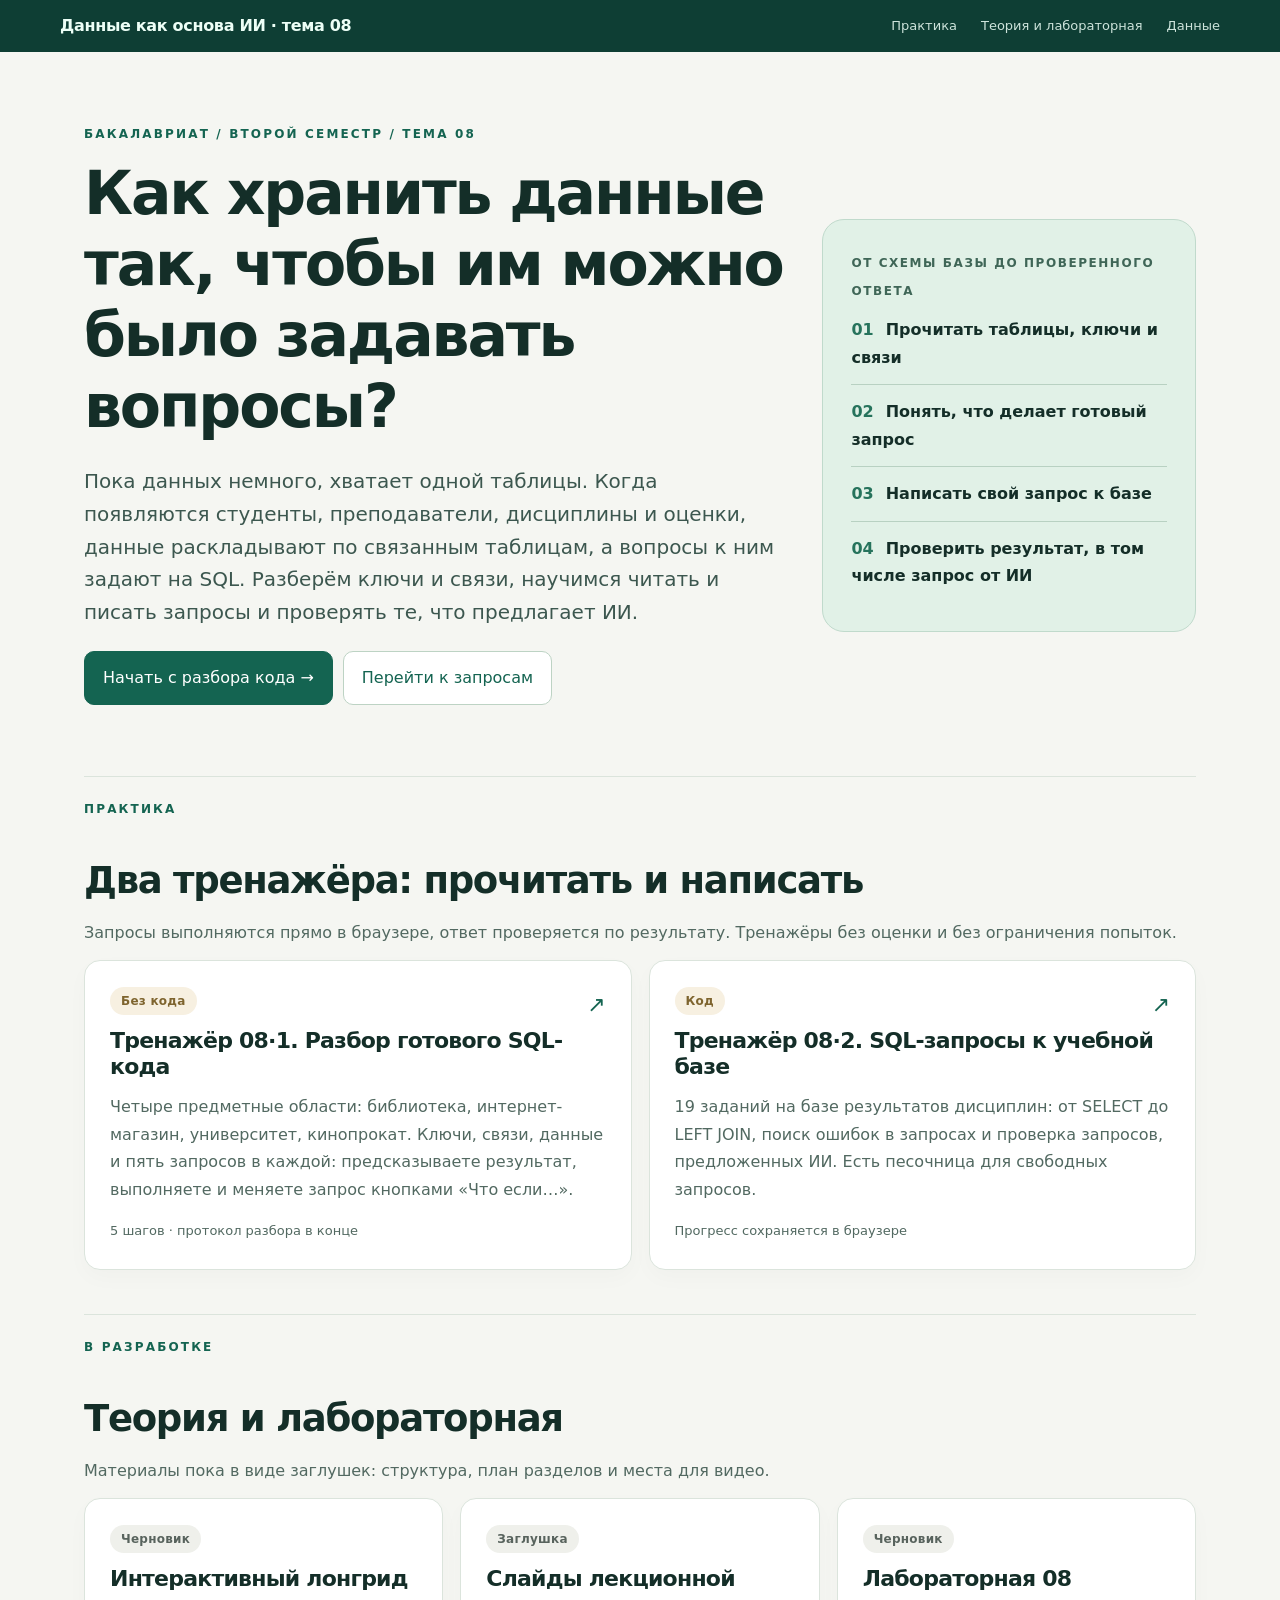
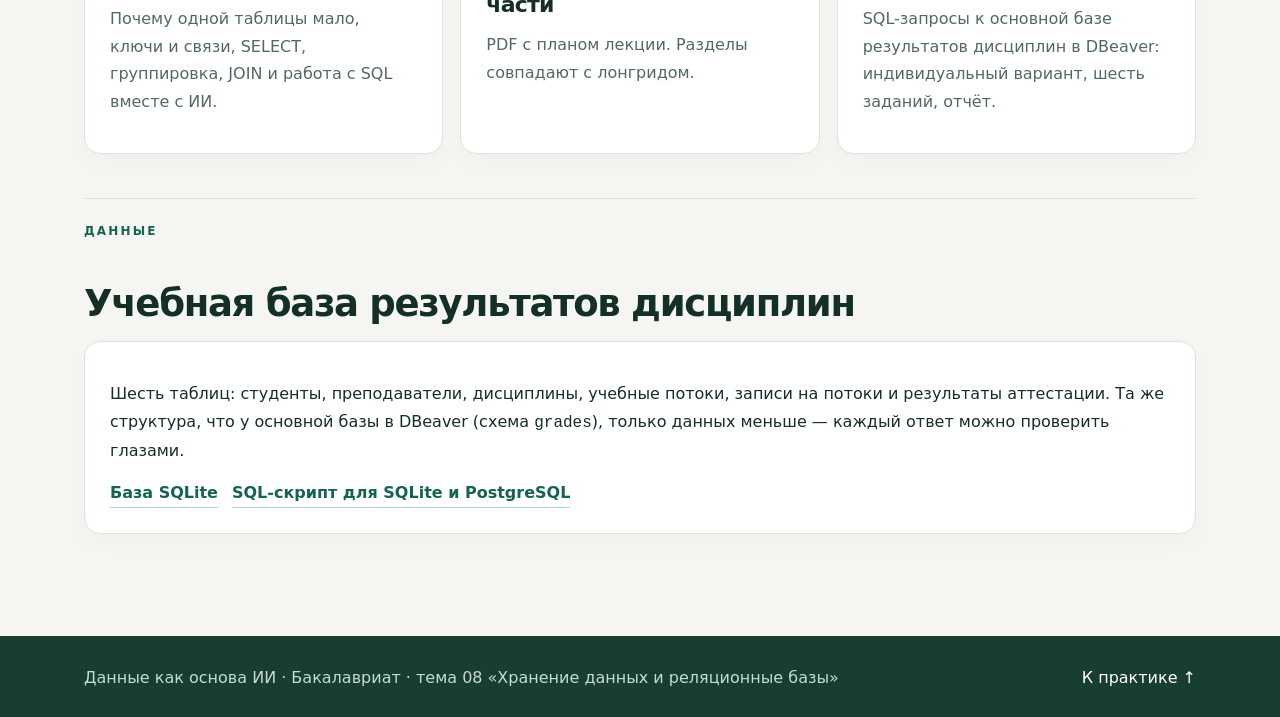
==== index.html @ 4976c221 "Тема 08 «Хранение данных и реляционные базы»: тренажёры и заглушки Два тренажёра с выполнением SQL в" ====
<!doctype html><html lang="ru"><head><meta charset="utf-8"><meta name="viewport" content="width=device-width, initial-scale=1"><meta name="description" content="Тема 08 курса «Данные как основа ИИ»: таблицы, ключи и связи, SQL-запросы и проверка запросов ИИ. Интерактивные тренажёры с выполнением SQL в браузере."><title>Тема 08 · Хранение данных и реляционные базы</title><link rel="stylesheet" href="assets/site.css"></head><body>
<header class="top"><div class="top-inner"><a class="brand" href="index.html">Данные как основа ИИ · тема 08</a><nav class="subnav"><a href="#topic08">Практика</a><a href="#theory">Теория и лабораторная</a><a href="#data">Данные</a></nav></div></header>
<div class="wrap"><section class="hero"><div><div class="eyebrow">Бакалавриат / второй семестр / тема 08</div><h1>Как хранить данные так, чтобы им можно было задавать вопросы?</h1><p class="lede">Пока данных немного, хватает одной таблицы. Когда появляются студенты, преподаватели, дисциплины и оценки, данные раскладывают по связанным таблицам, а вопросы к ним задают на SQL. Разберём ключи и связи, научимся читать и писать запросы и проверять те, что предлагает ИИ.</p><div class="cta"><a class="btn" href="04_ИНТЕРАКТИВЫ/Тренажер_08_разбор.html">Начать с разбора кода →</a><a class="btn alt" href="04_ИНТЕРАКТИВЫ/Тренажер_08_запросы.html">Перейти к запросам</a></div></div><div class="hero-panel"><small>От схемы базы до проверенного ответа</small><div class="step"><span class="n">01</span>Прочитать таблицы, ключи и связи</div><div class="step"><span class="n">02</span>Понять, что делает готовый запрос</div><div class="step"><span class="n">03</span>Написать свой запрос к базе</div><div class="step"><span class="n">04</span>Проверить результат, в том числе запрос от ИИ</div></div></section>
<section id="topic08" class="section"><div class="eyebrow">Практика</div><h2>Два тренажёра: прочитать и написать</h2><p class="muted">Запросы выполняются прямо в браузере, ответ проверяется по результату. Тренажёры без оценки и без ограничения попыток.</p><div class="grid"><a class="card" href="04_ИНТЕРАКТИВЫ/Тренажер_08_разбор.html"><span class="tag alt">Без кода</span><span class="arrow">↗</span><h3>Тренажёр 08·1. Разбор готового SQL-кода</h3><p>Четыре предметные области: библиотека, интернет-магазин, университет, кинопрокат. Ключи, связи, данные и пять запросов в каждой: предсказываете результат, выполняете и меняете запрос кнопками «Что если…».</p><span class="fine">5 шагов · протокол разбора в конце</span></a><a class="card" href="04_ИНТЕРАКТИВЫ/Тренажер_08_запросы.html"><span class="tag alt">Код</span><span class="arrow">↗</span><h3>Тренажёр 08·2. SQL-запросы к учебной базе</h3><p>19 заданий на базе результатов дисциплин: от SELECT до LEFT JOIN, поиск ошибок в запросах и проверка запросов, предложенных ИИ. Есть песочница для свободных запросов.</p><span class="fine">Прогресс сохраняется в браузере</span></a></div></section>
<section id="theory" class="section"><div class="eyebrow">В разработке</div><h2>Теория и лабораторная</h2><p class="muted">Материалы пока в виде заглушек: структура, план разделов и места для видео.</p><div class="grid three"><a class="card" href="read/08.html"><span class="tag gray">Черновик</span><h3>Интерактивный лонгрид</h3><p>Почему одной таблицы мало, ключи и связи, SELECT, группировка, JOIN и работа с SQL вместе с ИИ.</p></a><a class="card" href="09_ПРЕЗЕНТАЦИИ_PDF/Тема_08.pdf"><span class="tag gray">Заглушка</span><h3>Слайды лекционной части</h3><p>PDF с планом лекции. Разделы совпадают с лонгридом.</p></a><a class="card" href="03_ЛАБОРАТОРНЫЕ/ЛР_08.html"><span class="tag gray">Черновик</span><h3>Лабораторная 08</h3><p>SQL-запросы к основной базе результатов дисциплин в DBeaver: индивидуальный вариант, шесть заданий, отчёт.</p></a></div></section>
<section id="data" class="section"><div class="eyebrow">Данные</div><h2>Учебная база результатов дисциплин</h2><div class="panel"><p>Шесть таблиц: студенты, преподаватели, дисциплины, учебные потоки, записи на потоки и результаты аттестации. Та же структура, что у основной базы в DBeaver (схема <code>grades</code>), только данных меньше — каждый ответ можно проверить глазами.</p><div class="filelinks"><a href="05_ДАННЫЕ_СТУДЕНТАМ/grades_training.sqlite">База SQLite</a><a href="05_ДАННЫЕ_СТУДЕНТАМ/grades_training.sql">SQL-скрипт для SQLite и PostgreSQL</a></div></div></section></div>
<footer class="footer"><div class="wrap"><span>Данные как основа ИИ · Бакалавриат · тема 08 «Хранение данных и реляционные базы»</span><a href="#topic08">К практике ↑</a></div></footer></body></html>
---- assets/site.css ----
:root{--bg:#f5f6f2;--text:#142e28;--muted:#526961;--brand:#146451;--brand2:#0e3e34;--line:#dbe4dc;--paper:#fff;--aqua:#e8f5ee;--sand:#f7f0e1;--pink:#f7e8e0;--w:1160px}
*{box-sizing:border-box}html{scroll-behavior:smooth}body{margin:0;color:var(--text);background:var(--bg);font:16px/1.72 system-ui,-apple-system,'Segoe UI',Arial,sans-serif}a{color:var(--brand);text-decoration:none}a:hover{text-decoration:underline}a:focus-visible,button:focus-visible,input:focus-visible{outline:3px solid #e8ac53;outline-offset:3px}
.top{background:var(--brand2);color:#ebfaf2;padding:12px clamp(20px,4vw,60px)}.top-inner{max-width:var(--w);margin:auto;display:flex;justify-content:space-between;align-items:center;gap:16px}.top a{color:#edfff7}.brand{font-weight:800;letter-spacing:-.02em}.subnav{font-size:13px;display:flex;gap:24px;flex-wrap:wrap;align-items:center}.subnav a{opacity:.86}.subnav a:hover{opacity:1}
.wrap{max-width:var(--w);margin:auto;padding:0 24px}.hero{padding:72px 0 48px;display:grid;grid-template-columns:1.35fr .72fr;gap:38px;align-items:center}.eyebrow{font-size:12px;text-transform:uppercase;letter-spacing:.18em;font-weight:800;color:var(--brand)}h1,h2,h3,h4{line-height:1.18;letter-spacing:-.035em}h1{font-size:clamp(35px,5vw,60px);margin:14px 0 24px}h2{font-size:clamp(27px,3vw,37px);margin:40px 0 16px}h3{font-size:22px;margin:28px 0 12px}p{margin:13px 0}.lede{font-size:20px;line-height:1.63;color:#3c574f;max-width:730px}.hero-panel{background:#e1f1e7;border:1px solid #c0dacc;padding:28px;border-radius:22px}.hero-panel small{font-size:12px;text-transform:uppercase;letter-spacing:.13em;color:#3f6657;font-weight:750}.hero-panel .step{border-bottom:1px solid #b8d1c2;padding:13px 0;font-weight:640}.hero-panel .step:last-child{border:0}.n{display:inline-block;font-weight:800;color:#26735c;margin-right:12px}.btn{display:inline-flex;align-items:center;justify-content:center;gap:8px;border-radius:10px;padding:12px 18px;border:1px solid var(--brand);background:var(--brand);color:#fff;font-weight:700;cursor:pointer;font:inherit}.btn:hover{background:#0c4638;text-decoration:none;color:white}.btn.alt{background:white;color:var(--brand);border-color:#bdd3c4}.btn.alt:hover{background:#eff8f1}.cta{display:flex;flex-wrap:wrap;gap:10px;margin:23px 0}.section{padding:22px 0 44px;border-top:1px solid var(--line)}.muted{color:var(--muted)}.grid{display:grid;grid-template-columns:repeat(2,minmax(0,1fr));gap:17px}.grid.three{grid-template-columns:repeat(3,minmax(0,1fr))}.panel,.card{background:var(--paper);border:1px solid var(--line);border-radius:16px;padding:25px;box-shadow:0 8px 22px rgba(12,51,40,.025)}.card{transition:transform .15s,border-color .15s;display:block;color:var(--text)}.card:hover{text-decoration:none;transform:translateY(-3px);border-color:#9ec4ac}.card h3{margin:13px 0 10px}.card p{color:var(--muted)}.tag{display:inline-block;background:var(--aqua);color:#14604e;border-radius:50px;padding:4px 11px;font-size:12px;font-weight:800;letter-spacing:.02em}.tag.alt{background:var(--sand);color:#7e642e}.tag.gray{background:#eff0eb;color:#58635d}.fine{font-size:13px;color:var(--muted)}.arrow{float:right;font-size:22px;color:var(--brand)}.filelinks{display:flex;flex-wrap:wrap;gap:14px;margin-top:14px}.filelinks a{font-weight:650;border-bottom:1px solid #b7d7c8}.footer{background:#183d32;color:#c6dbd1;padding:28px 24px;margin-top:58px}.footer .wrap{display:flex;justify-content:space-between;gap:24px}.footer a{color:white}
.article-grid{display:grid;grid-template-columns:220px minmax(0,1fr);gap:34px;align-items:start;padding-top:36px}.toc{position:sticky;top:24px;padding:22px;border:1px solid var(--line);border-radius:13px;background:#fff}.toc strong{font-size:14px}.toc a{display:block;padding:7px 0;color:#385c50;font-size:13px;border-bottom:1px solid #eef2ee}.toc a:last-child{border:0}.article{background:#fff;padding:clamp(28px,4vw,60px);border:1px solid var(--line);border-radius:18px}.article h1{font-size:clamp(31px,4vw,45px)}.article h2{font-size:29px;margin-top:62px;padding-top:10px;border-top:1px solid var(--line)}.article h3{font-size:20px}.article .lead{font-size:19px;color:#3c594e}.article p{max-width:78ch}.article figure{margin:30px 0}.article figcaption{font-size:13px;color:var(--muted);margin-top:8px}.article blockquote{border-left:4px solid var(--brand);margin:26px 0;padding:8px 20px;background:var(--aqua)}.article ul,.article ol{padding-left:23px}.article li{margin:7px 0}.case{border:1px solid #c8ddd0;background:#f4faf5;border-radius:13px;padding:22px;margin:28px 0}.case.sand{background:#fcf8ec;border-color:#e7dac2}.case.pink{background:#fcf2ed;border-color:#ead3c6}.case-label{font-size:11px;letter-spacing:.12em;text-transform:uppercase;color:var(--brand);font-weight:800}.button-row{display:flex;gap:9px;flex-wrap:wrap;margin:16px 0}.choice{padding:10px 13px;border:1px solid #a7c6b4;color:#20483a;background:white;border-radius:9px;font:inherit;cursor:pointer}.choice:hover{background:#e4f1e7}.choice[aria-pressed="true"]{background:#175747;color:#fff;border-color:#175747}.output{min-height:60px;padding:15px 17px;background:#fff;border:1px solid #cbded1;border-radius:9px;margin-top:14px;white-space:pre-line}.output strong{color:#145641}.mini-data{overflow-x:auto}.mini-data table{width:100%;border-collapse:collapse;font-size:14px}.mini-data th,.mini-data td{padding:9px 11px;border-bottom:1px solid #dce8de;text-align:left}.mini-data th{background:#e5f0e8}.bad{color:#9a4d36;font-weight:750}.ok{color:#176f4e;font-weight:750}.bigstat{font-size:33px;font-weight:850;letter-spacing:-.05em;color:#176c52}.stat-grid{display:grid;grid-template-columns:1fr 1fr;gap:14px;margin:15px 0}.stat{padding:16px;background:white;border:1px solid #cbded1;border-radius:12px}.stat p{font-size:13px;margin:0}.meter{height:14px;background:#e3ebe4;border-radius:30px;overflow:hidden;margin:9px 0}.meter > span{display:block;height:100%;background:#28856b;transition:width .2s}.meter.red > span{background:#ca7d55}.range-wrap{display:flex;align-items:center;gap:16px}.range-wrap input{width:100%;accent-color:#19745b}.hero-illustration{display:block;width:100%;height:auto;border-radius:10px}.pager{display:flex;justify-content:space-between;gap:18px;margin:26px 0}.pager a{display:block;background:#fff;border:1px solid var(--line);padding:16px;border-radius:12px;flex:1}.kbd{font:13px ui-monospace,SFMono-Regular,Consolas,monospace;padding:2px 6px;border-radius:5px;background:#eaf1eb}.codebox{background:#14352d;color:#e8faef;border-radius:12px;padding:18px 22px;font:13px/1.7 ui-monospace,Consolas,monospace;white-space:pre-wrap;overflow-x:auto}.bullets{display:grid;grid-template-columns:repeat(3,1fr);gap:10px}.bullets >div{padding:15px;background:#fff;border:1px solid var(--line);border-radius:12px}.tiny{font-size:12px;color:var(--muted)}details{background:#f6faf6;border:1px solid var(--line);padding:13px 18px;border-radius:11px;margin:14px 0}summary{cursor:pointer;font-weight:700}
@media(max-width:860px){.article-grid{grid-template-columns:1fr}.toc{position:static;display:none}.hero{grid-template-columns:1fr}.grid.three{grid-template-columns:1fr 1fr}}@media(max-width:650px){.grid,.grid.three,.stat-grid,.bullets{grid-template-columns:1fr}.hero{padding:35px 0}.article{padding:20px;border-radius:0}.wrap{padding:0 16px}.top-inner,.footer .wrap{display:block}.subnav{margin-top:8px;gap:12px}.article h2{margin-top:38px}.pager{flex-direction:column}}
.video-stub{display:grid;grid-template-columns:minmax(0,280px) minmax(0,1fr);gap:22px;align-items:center;border:1px dashed #9fc4b3;background:#f4faf7;border-radius:13px;padding:18px;margin:26px 0}.video-stub .frame{aspect-ratio:16/9;border-radius:10px;background:linear-gradient(135deg,#0e3e34,#1f6457);color:#d9f1e7;display:flex;flex-direction:column;align-items:center;justify-content:center;gap:8px;font-size:13px;text-align:center;padding:12px}.video-stub .play{width:52px;height:52px;border-radius:50%;border:2px solid #d9f1e7;display:flex;align-items:center;justify-content:center;font-size:19px;padding-left:4px}.video-stub h3{margin:0 0 4px;font-size:18px;color:var(--text)}.video-stub ol,.video-stub ul{margin:8px 0 0;padding-left:20px;font-size:14px}.video-stub li{margin:.2em 0}.draft{border:1px solid #e7dac2;background:#fcf8ec;border-radius:12px;padding:14px 18px;margin:0 0 26px;font-size:15px}.draft b{color:#7e642e}.plan{color:var(--muted)}.plan li{margin:4px 0}
@media(max-width:650px){.video-stub{grid-template-columns:1fr}}
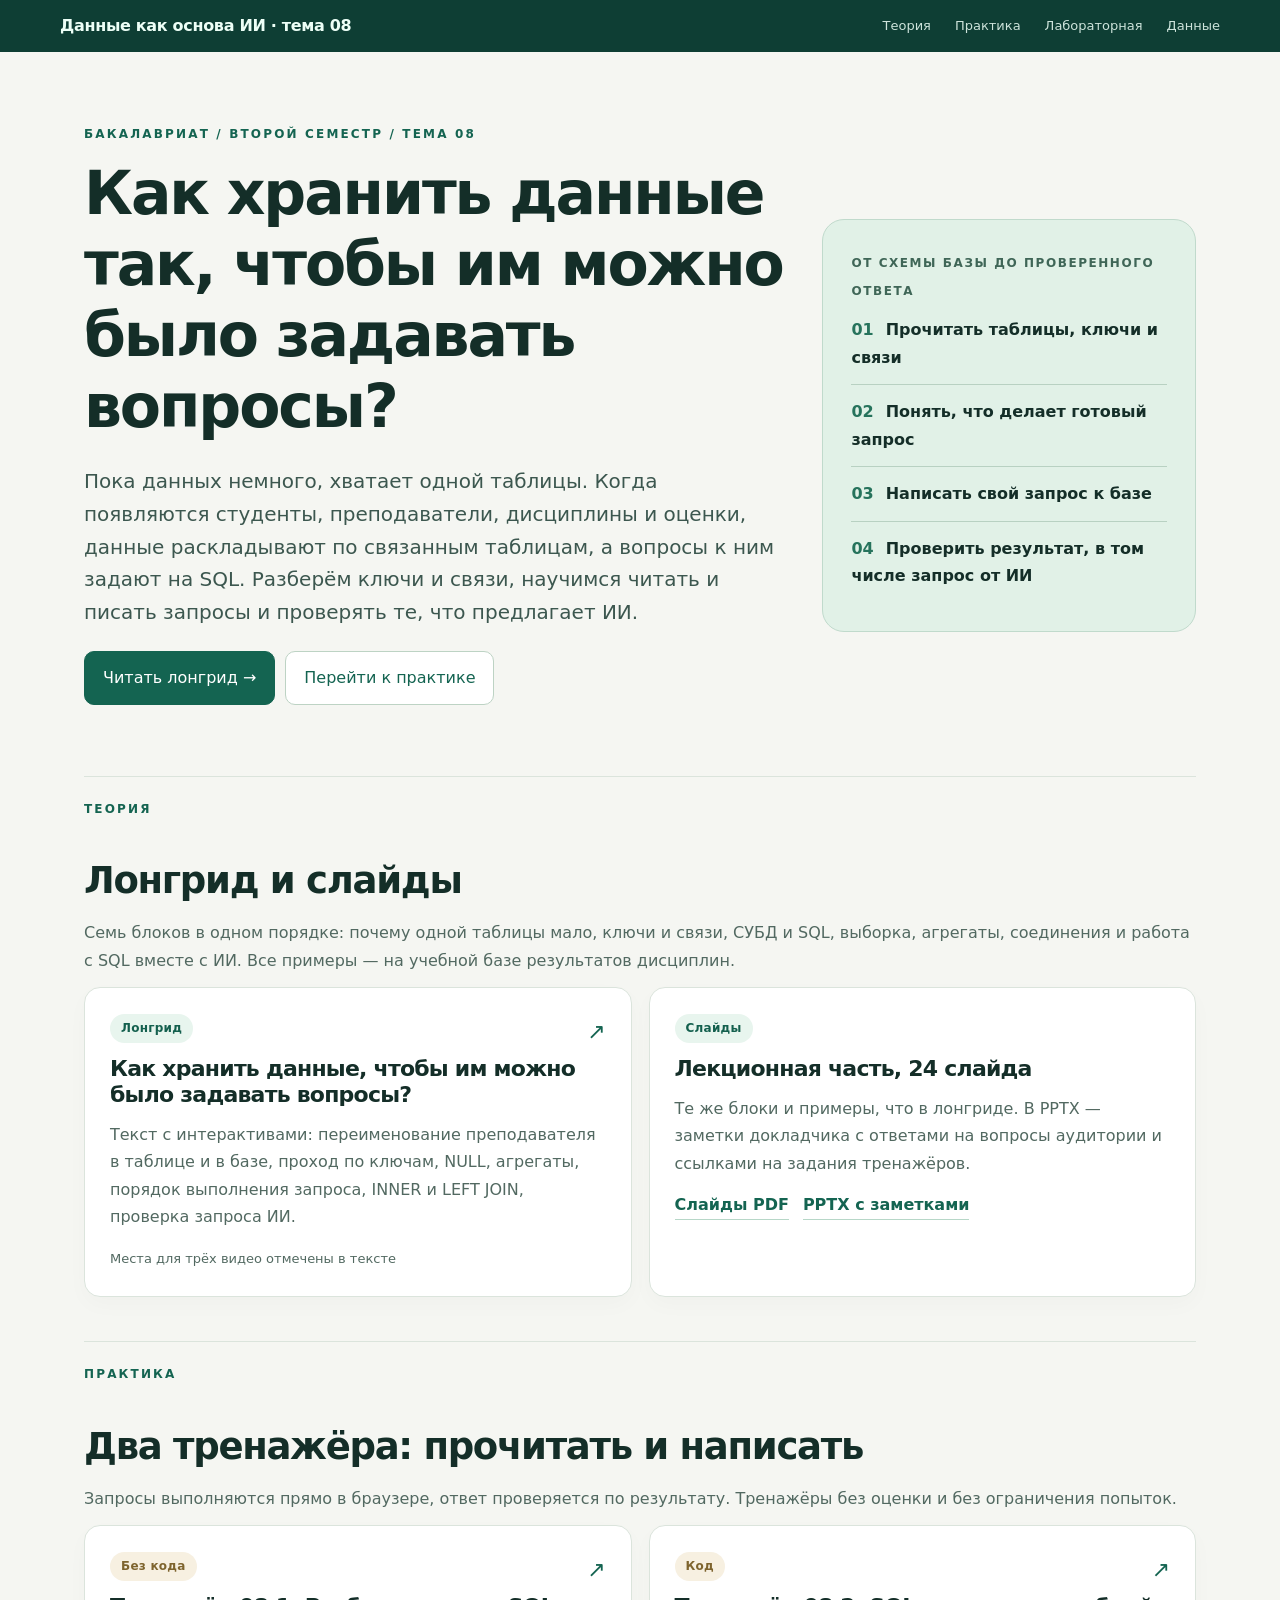
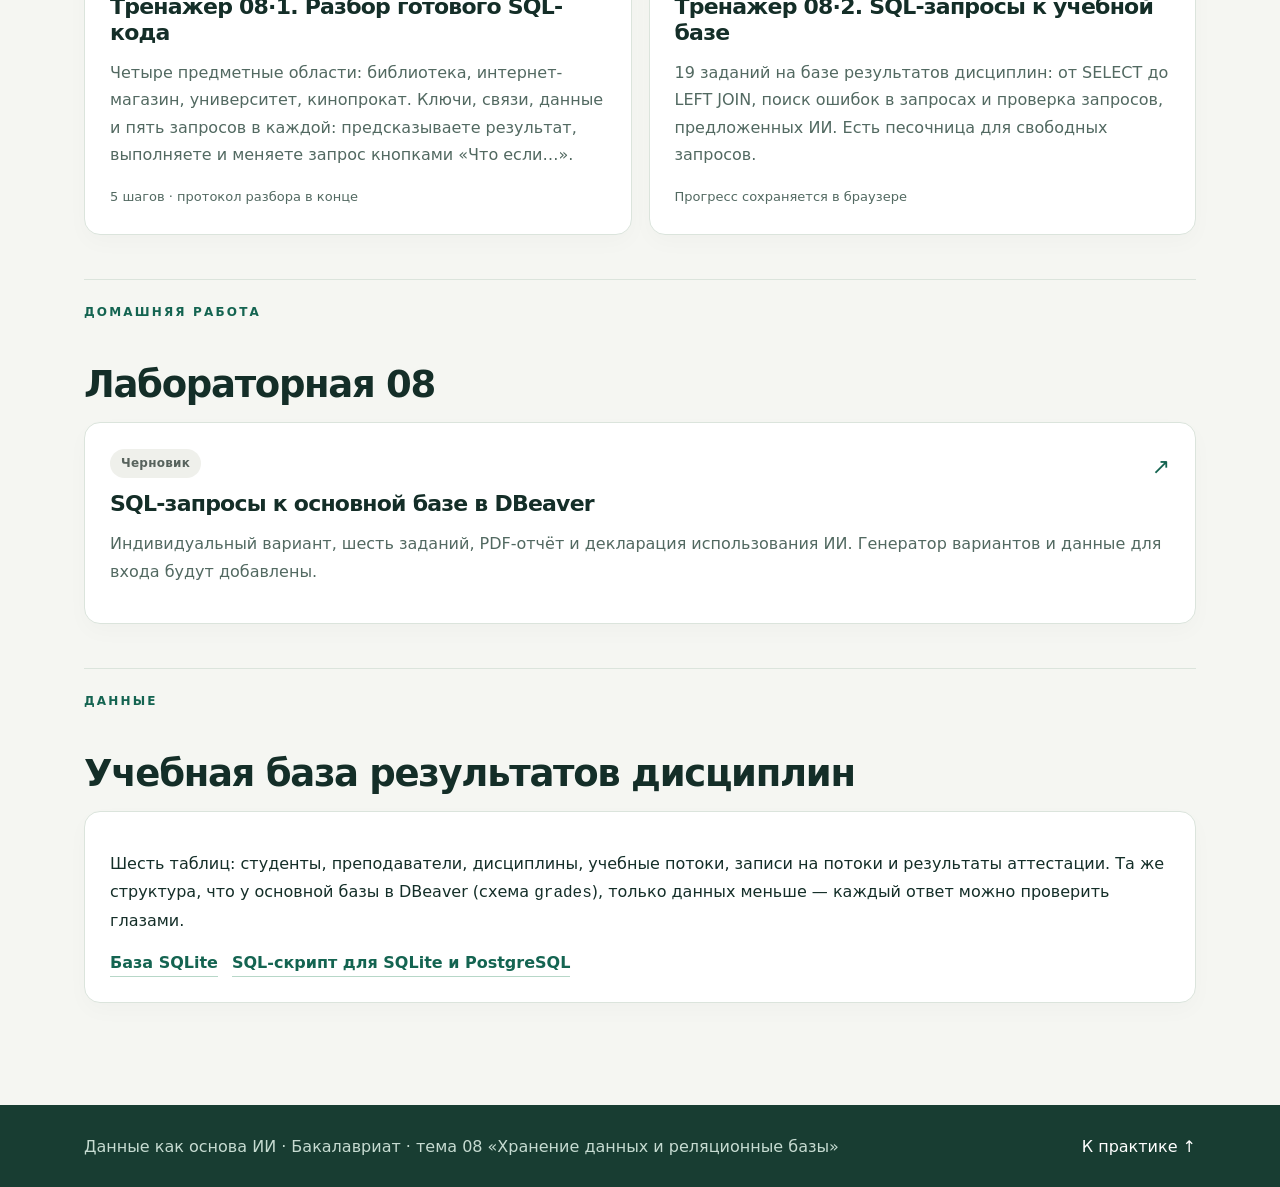
==== commit 6272bfd3: "Тема 08: лонгрид и слайды лекционной части Лонгрид из семи разделов с интерактивами на учебной базе " ====
--- a/index.html
+++ b/index.html
@@ -1,7 +1,8 @@
 <!doctype html><html lang="ru"><head><meta charset="utf-8"><meta name="viewport" content="width=device-width, initial-scale=1"><meta name="description" content="Тема 08 курса «Данные как основа ИИ»: таблицы, ключи и связи, SQL-запросы и проверка запросов ИИ. Интерактивные тренажёры с выполнением SQL в браузере."><title>Тема 08 · Хранение данных и реляционные базы</title><link rel="stylesheet" href="assets/site.css"></head><body>
-<header class="top"><div class="top-inner"><a class="brand" href="index.html">Данные как основа ИИ · тема 08</a><nav class="subnav"><a href="#topic08">Практика</a><a href="#theory">Теория и лабораторная</a><a href="#data">Данные</a></nav></div></header>
-<div class="wrap"><section class="hero"><div><div class="eyebrow">Бакалавриат / второй семестр / тема 08</div><h1>Как хранить данные так, чтобы им можно было задавать вопросы?</h1><p class="lede">Пока данных немного, хватает одной таблицы. Когда появляются студенты, преподаватели, дисциплины и оценки, данные раскладывают по связанным таблицам, а вопросы к ним задают на SQL. Разберём ключи и связи, научимся читать и писать запросы и проверять те, что предлагает ИИ.</p><div class="cta"><a class="btn" href="04_ИНТЕРАКТИВЫ/Тренажер_08_разбор.html">Начать с разбора кода →</a><a class="btn alt" href="04_ИНТЕРАКТИВЫ/Тренажер_08_запросы.html">Перейти к запросам</a></div></div><div class="hero-panel"><small>От схемы базы до проверенного ответа</small><div class="step"><span class="n">01</span>Прочитать таблицы, ключи и связи</div><div class="step"><span class="n">02</span>Понять, что делает готовый запрос</div><div class="step"><span class="n">03</span>Написать свой запрос к базе</div><div class="step"><span class="n">04</span>Проверить результат, в том числе запрос от ИИ</div></div></section>
+<header class="top"><div class="top-inner"><a class="brand" href="index.html">Данные как основа ИИ · тема 08</a><nav class="subnav"><a href="#theory">Теория</a><a href="#topic08">Практика</a><a href="#lab">Лабораторная</a><a href="#data">Данные</a></nav></div></header>
+<div class="wrap"><section class="hero"><div><div class="eyebrow">Бакалавриат / второй семестр / тема 08</div><h1>Как хранить данные так, чтобы им можно было задавать вопросы?</h1><p class="lede">Пока данных немного, хватает одной таблицы. Когда появляются студенты, преподаватели, дисциплины и оценки, данные раскладывают по связанным таблицам, а вопросы к ним задают на SQL. Разберём ключи и связи, научимся читать и писать запросы и проверять те, что предлагает ИИ.</p><div class="cta"><a class="btn" href="read/08.html">Читать лонгрид →</a><a class="btn alt" href="04_ИНТЕРАКТИВЫ/Тренажер_08_разбор.html">Перейти к практике</a></div></div><div class="hero-panel"><small>От схемы базы до проверенного ответа</small><div class="step"><span class="n">01</span>Прочитать таблицы, ключи и связи</div><div class="step"><span class="n">02</span>Понять, что делает готовый запрос</div><div class="step"><span class="n">03</span>Написать свой запрос к базе</div><div class="step"><span class="n">04</span>Проверить результат, в том числе запрос от ИИ</div></div></section>
+<section id="theory" class="section"><div class="eyebrow">Теория</div><h2>Лонгрид и слайды</h2><p class="muted">Семь блоков в одном порядке: почему одной таблицы мало, ключи и связи, СУБД и SQL, выборка, агрегаты, соединения и работа с SQL вместе с ИИ. Все примеры — на учебной базе результатов дисциплин.</p><div class="grid"><a class="card" href="read/08.html"><span class="tag">Лонгрид</span><span class="arrow">↗</span><h3>Как хранить данные, чтобы им можно было задавать вопросы?</h3><p>Текст с интерактивами: переименование преподавателя в таблице и в базе, проход по ключам, NULL, агрегаты, порядок выполнения запроса, INNER и LEFT JOIN, проверка запроса ИИ.</p><span class="fine">Места для трёх видео отмечены в тексте</span></a><div class="card"><span class="tag">Слайды</span><h3>Лекционная часть, 24 слайда</h3><p>Те же блоки и примеры, что в лонгриде. В PPTX — заметки докладчика с ответами на вопросы аудитории и ссылками на задания тренажёров.</p><div class="filelinks"><a href="09_ПРЕЗЕНТАЦИИ_PDF/Тема_08.pdf">Слайды PDF</a><a href="09_ПРЕЗЕНТАЦИИ_PDF/Тема_08.pptx">PPTX с заметками</a></div></div></div></section>
 <section id="topic08" class="section"><div class="eyebrow">Практика</div><h2>Два тренажёра: прочитать и написать</h2><p class="muted">Запросы выполняются прямо в браузере, ответ проверяется по результату. Тренажёры без оценки и без ограничения попыток.</p><div class="grid"><a class="card" href="04_ИНТЕРАКТИВЫ/Тренажер_08_разбор.html"><span class="tag alt">Без кода</span><span class="arrow">↗</span><h3>Тренажёр 08·1. Разбор готового SQL-кода</h3><p>Четыре предметные области: библиотека, интернет-магазин, университет, кинопрокат. Ключи, связи, данные и пять запросов в каждой: предсказываете результат, выполняете и меняете запрос кнопками «Что если…».</p><span class="fine">5 шагов · протокол разбора в конце</span></a><a class="card" href="04_ИНТЕРАКТИВЫ/Тренажер_08_запросы.html"><span class="tag alt">Код</span><span class="arrow">↗</span><h3>Тренажёр 08·2. SQL-запросы к учебной базе</h3><p>19 заданий на базе результатов дисциплин: от SELECT до LEFT JOIN, поиск ошибок в запросах и проверка запросов, предложенных ИИ. Есть песочница для свободных запросов.</p><span class="fine">Прогресс сохраняется в браузере</span></a></div></section>
-<section id="theory" class="section"><div class="eyebrow">В разработке</div><h2>Теория и лабораторная</h2><p class="muted">Материалы пока в виде заглушек: структура, план разделов и места для видео.</p><div class="grid three"><a class="card" href="read/08.html"><span class="tag gray">Черновик</span><h3>Интерактивный лонгрид</h3><p>Почему одной таблицы мало, ключи и связи, SELECT, группировка, JOIN и работа с SQL вместе с ИИ.</p></a><a class="card" href="09_ПРЕЗЕНТАЦИИ_PDF/Тема_08.pdf"><span class="tag gray">Заглушка</span><h3>Слайды лекционной части</h3><p>PDF с планом лекции. Разделы совпадают с лонгридом.</p></a><a class="card" href="03_ЛАБОРАТОРНЫЕ/ЛР_08.html"><span class="tag gray">Черновик</span><h3>Лабораторная 08</h3><p>SQL-запросы к основной базе результатов дисциплин в DBeaver: индивидуальный вариант, шесть заданий, отчёт.</p></a></div></section>
+<section id="lab" class="section"><div class="eyebrow">Домашняя работа</div><h2>Лабораторная 08</h2><a class="card" href="03_ЛАБОРАТОРНЫЕ/ЛР_08.html"><span class="tag gray">Черновик</span><span class="arrow">↗</span><h3>SQL-запросы к основной базе в DBeaver</h3><p>Индивидуальный вариант, шесть заданий, PDF-отчёт и декларация использования ИИ. Генератор вариантов и данные для входа будут добавлены.</p></a></section>
 <section id="data" class="section"><div class="eyebrow">Данные</div><h2>Учебная база результатов дисциплин</h2><div class="panel"><p>Шесть таблиц: студенты, преподаватели, дисциплины, учебные потоки, записи на потоки и результаты аттестации. Та же структура, что у основной базы в DBeaver (схема <code>grades</code>), только данных меньше — каждый ответ можно проверить глазами.</p><div class="filelinks"><a href="05_ДАННЫЕ_СТУДЕНТАМ/grades_training.sqlite">База SQLite</a><a href="05_ДАННЫЕ_СТУДЕНТАМ/grades_training.sql">SQL-скрипт для SQLite и PostgreSQL</a></div></div></section></div>
 <footer class="footer"><div class="wrap"><span>Данные как основа ИИ · Бакалавриат · тема 08 «Хранение данных и реляционные базы»</span><a href="#topic08">К практике ↑</a></div></footer></body></html>
